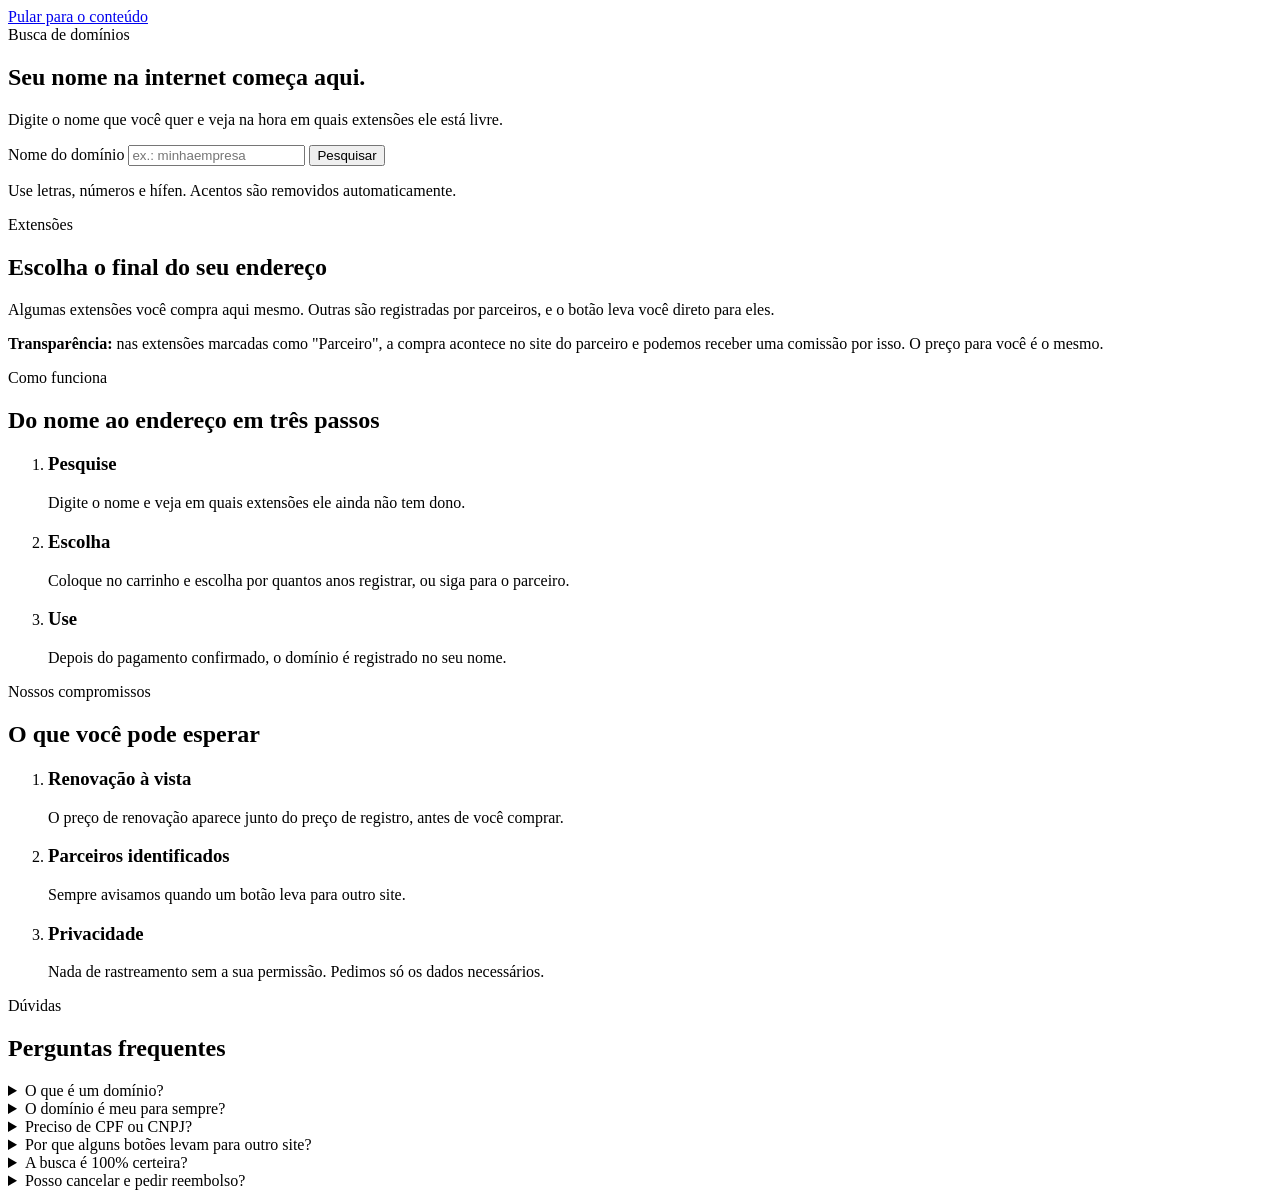
==== index.html @ 101963e5 "Add files via upload" ====
<!DOCTYPE html>
<html lang="pt-BR">
<head>
  <meta charset="UTF-8">
  <meta name="viewport" content="width=device-width, initial-scale=1.0">
  <meta name="description" content="Pesquise e registre domínios .com, .com.br, .net e outras extensões.">
  <meta name="theme-color" content="#191970">
  <title>Domínios</title>
  <link rel="icon" type="image/png" href="assets/img/favicon.png">
  <link rel="apple-touch-icon" href="assets/img/apple-touch-icon.png">
  <link rel="stylesheet" href="assets/css/style.css">
  <script type="module" src="assets/js/pagina-inicio.js"></script>
</head>
<body data-pagina="inicio" data-titulo="Registre seu domínio">
  <a class="pular-conteudo" href="#conteudo">Pular para o conteúdo</a>

  <header data-cabecalho></header>

  <main id="conteudo">

    <!-- Busca de domínios -->
    <section class="hero" aria-labelledby="titulo-hero">
      <div class="container">
        <span class="etiqueta">Busca de domínios</span>
        <h1 id="titulo-hero">Seu nome na internet <span>começa aqui.</span></h1>
        <p class="hero__texto">
          Digite o nome que você quer e veja na hora em quais extensões ele está livre.
        </p>

        <form class="busca" role="search" data-form-busca>
          <label for="campo-dominio" class="somente-leitor">Nome do domínio</label>
          <input id="campo-dominio" name="dominio" type="search"
                 placeholder="ex.: minhaempresa" autocomplete="off"
                 autocapitalize="off" spellcheck="false" maxlength="80" required>
          <button type="submit" class="botao">Pesquisar</button>
        </form>

        <p class="busca__dica">Use letras, números e hífen. Acentos são removidos automaticamente.</p>
        <p class="busca__erro" role="alert" data-erro-busca hidden></p>

        <noscript>
          <p class="mensagem">A busca precisa do JavaScript ativado no navegador.</p>
        </noscript>

        <div class="resultados" data-resultados hidden>
          <h2 class="resultados__titulo" data-titulo-resultados tabindex="-1"></h2>
          <ul class="lista-resultados" data-lista-resultados aria-live="polite"></ul>
        </div>
      </div>
    </section>

    <!-- Extensões e preços -->
    <section class="secao secao--escura" id="extensoes" aria-labelledby="titulo-extensoes">
      <div class="container">
        <div class="secao__topo">
          <span class="etiqueta">Extensões</span>
          <h2 id="titulo-extensoes">Escolha o final do seu endereço</h2>
          <p>
            Algumas extensões você compra aqui mesmo. Outras são registradas por parceiros,
            e o botão leva você direto para eles.
          </p>
        </div>

        <div class="grade-extensoes" data-grade-extensoes></div>

        <aside class="aviso-afiliado" aria-label="Transparência sobre parceiros">
          <p>
            <strong>Transparência:</strong> nas extensões marcadas como "Parceiro", a compra
            acontece no site do parceiro e podemos receber uma comissão por isso. O preço para
            você é o mesmo.
          </p>
        </aside>
      </div>
    </section>

    <!-- Como funciona -->
    <section class="secao" id="como-funciona" aria-labelledby="titulo-como-funciona">
      <div class="container">
        <div class="secao__topo">
          <span class="etiqueta">Como funciona</span>
          <h2 id="titulo-como-funciona">Do nome ao endereço em três passos</h2>
        </div>

        <ol class="passos">
          <li class="passo">
            <h3>Pesquise</h3>
            <p>Digite o nome e veja em quais extensões ele ainda não tem dono.</p>
          </li>
          <li class="passo">
            <h3>Escolha</h3>
            <p>Coloque no carrinho e escolha por quantos anos registrar, ou siga para o parceiro.</p>
          </li>
          <li class="passo">
            <h3>Use</h3>
            <p>Depois do pagamento confirmado, o domínio é registrado no seu nome.</p>
          </li>
        </ol>
      </div>
    </section>

    <!-- Compromissos -->
    <section class="secao secao--escura" aria-labelledby="titulo-compromissos">
      <div class="container">
        <div class="secao__topo">
          <span class="etiqueta">Nossos compromissos</span>
          <h2 id="titulo-compromissos">O que você pode esperar</h2>
        </div>

        <ol class="passos">
          <li class="passo">
            <h3>Renovação à vista</h3>
            <p>O preço de renovação aparece junto do preço de registro, antes de você comprar.</p>
          </li>
          <li class="passo">
            <h3>Parceiros identificados</h3>
            <p>Sempre avisamos quando um botão leva para outro site.</p>
          </li>
          <li class="passo">
            <h3>Privacidade</h3>
            <p>Nada de rastreamento sem a sua permissão. Pedimos só os dados necessários.</p>
          </li>
        </ol>
      </div>
    </section>

    <!-- Dúvidas -->
    <section class="secao" id="duvidas" aria-labelledby="titulo-duvidas">
      <div class="container">
        <div class="secao__topo">
          <span class="etiqueta">Dúvidas</span>
          <h2 id="titulo-duvidas">Perguntas frequentes</h2>
        </div>

        <div class="duvidas">
          <details class="duvida">
            <summary>O que é um domínio?</summary>
            <p>É o endereço do seu site, como <code>minhaempresa.com.br</code>. Com ele você também pode criar e-mails personalizados.</p>
          </details>

          <details class="duvida">
            <summary>O domínio é meu para sempre?</summary>
            <p>Não. O domínio é registrado por um período (de 1 a 5 anos aqui) e precisa ser renovado antes de vencer. Se não for renovado, ele pode ser liberado para outra pessoa.</p>
          </details>

          <details class="duvida">
            <summary>Preciso de CPF ou CNPJ?</summary>
            <p>Para domínios terminados em <code>.br</code>, sim: o Registro.br exige CPF ou CNPJ válido. Para as compras feitas aqui, pedimos o documento porque ele é obrigatório no registro do domínio.</p>
          </details>

          <details class="duvida">
            <summary>Por que alguns botões levam para outro site?</summary>
            <p>Algumas extensões são vendidas por parceiros. Nesses casos, a compra, o pagamento e o suporte acontecem no site do parceiro, e podemos receber uma comissão.</p>
          </details>

          <details class="duvida">
            <summary>A busca é 100% certeira?</summary>
            <p>A busca consulta os registros oficiais, mas um domínio pode ser registrado por outra pessoa a qualquer momento. A disponibilidade é confirmada de novo antes do pagamento.</p>
          </details>

          <details class="duvida">
            <summary>Posso cancelar e pedir reembolso?</summary>
            <p>Veja as regras completas na nossa <a href="reembolso.html">Política de Cancelamento e Reembolso</a>.</p>
          </details>
        </div>
      </div>
    </section>

  </main>

  <footer data-rodape></footer>
</body>
</html>
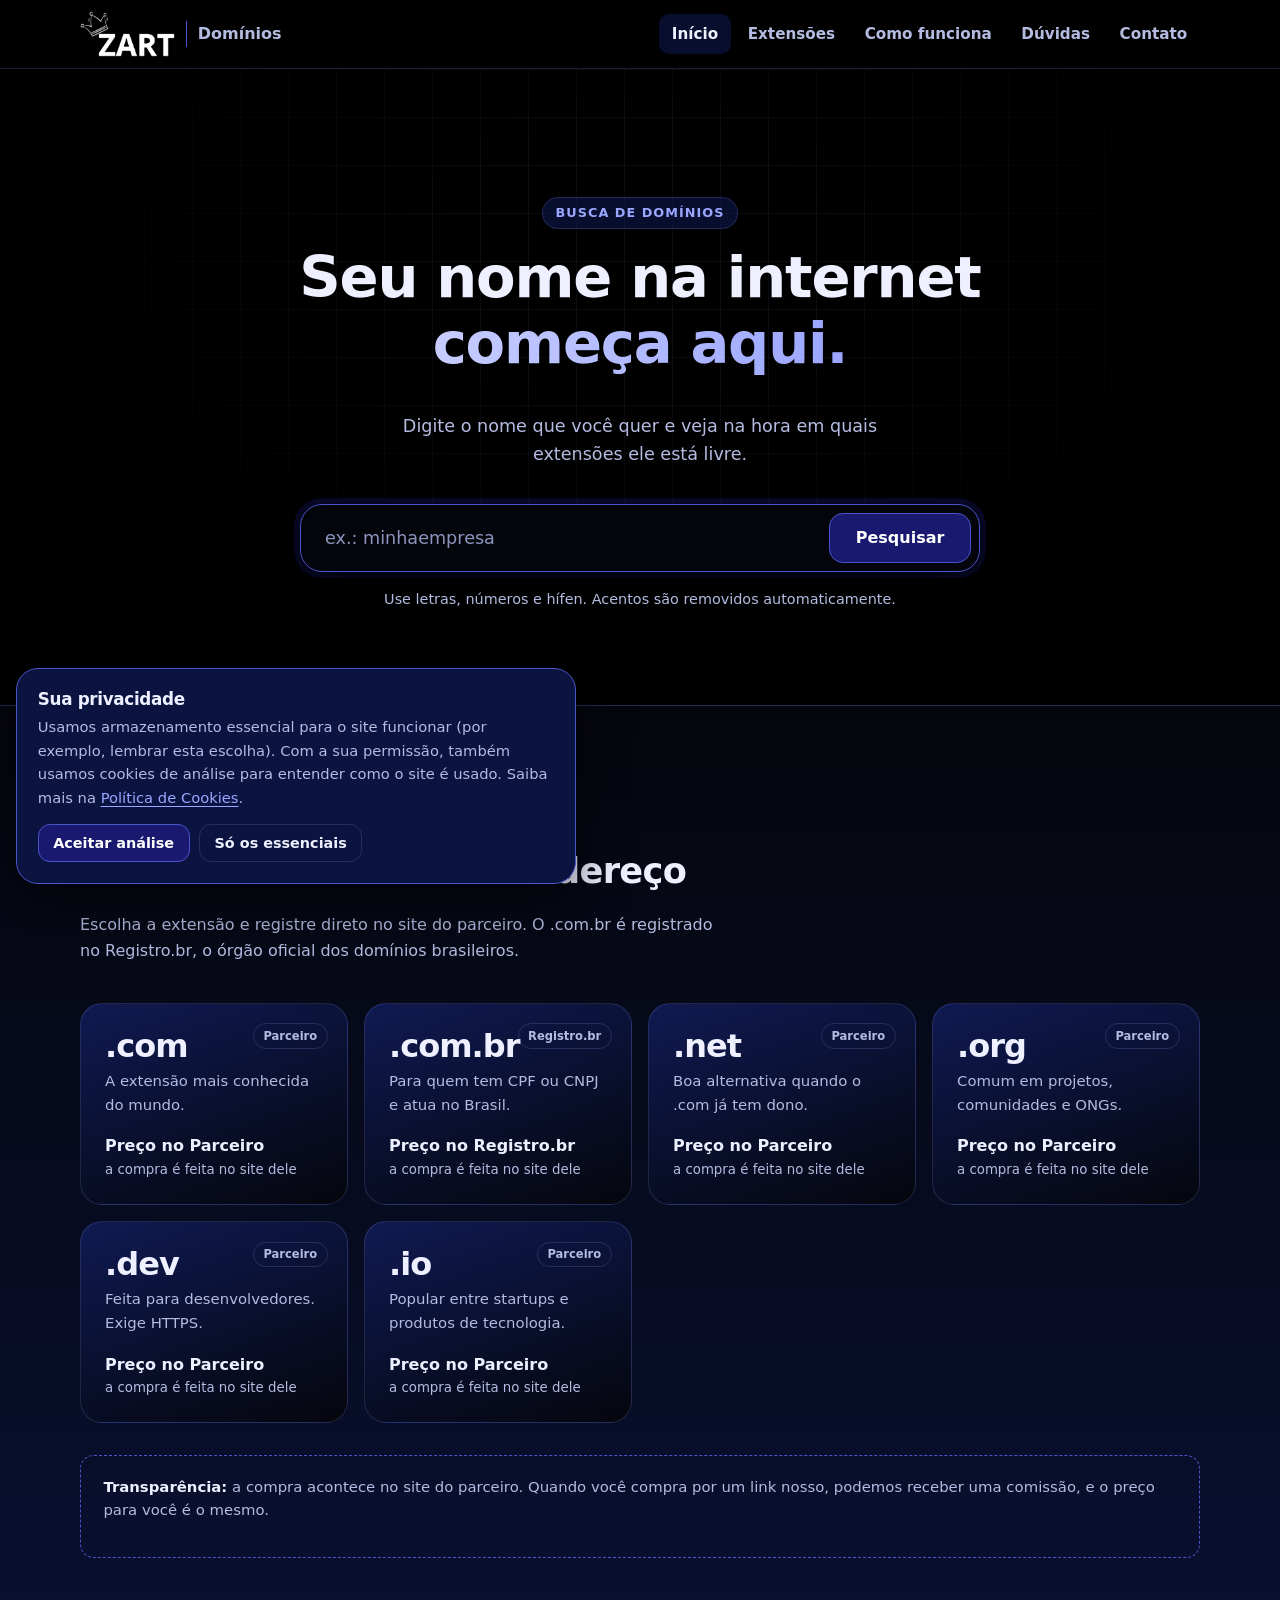
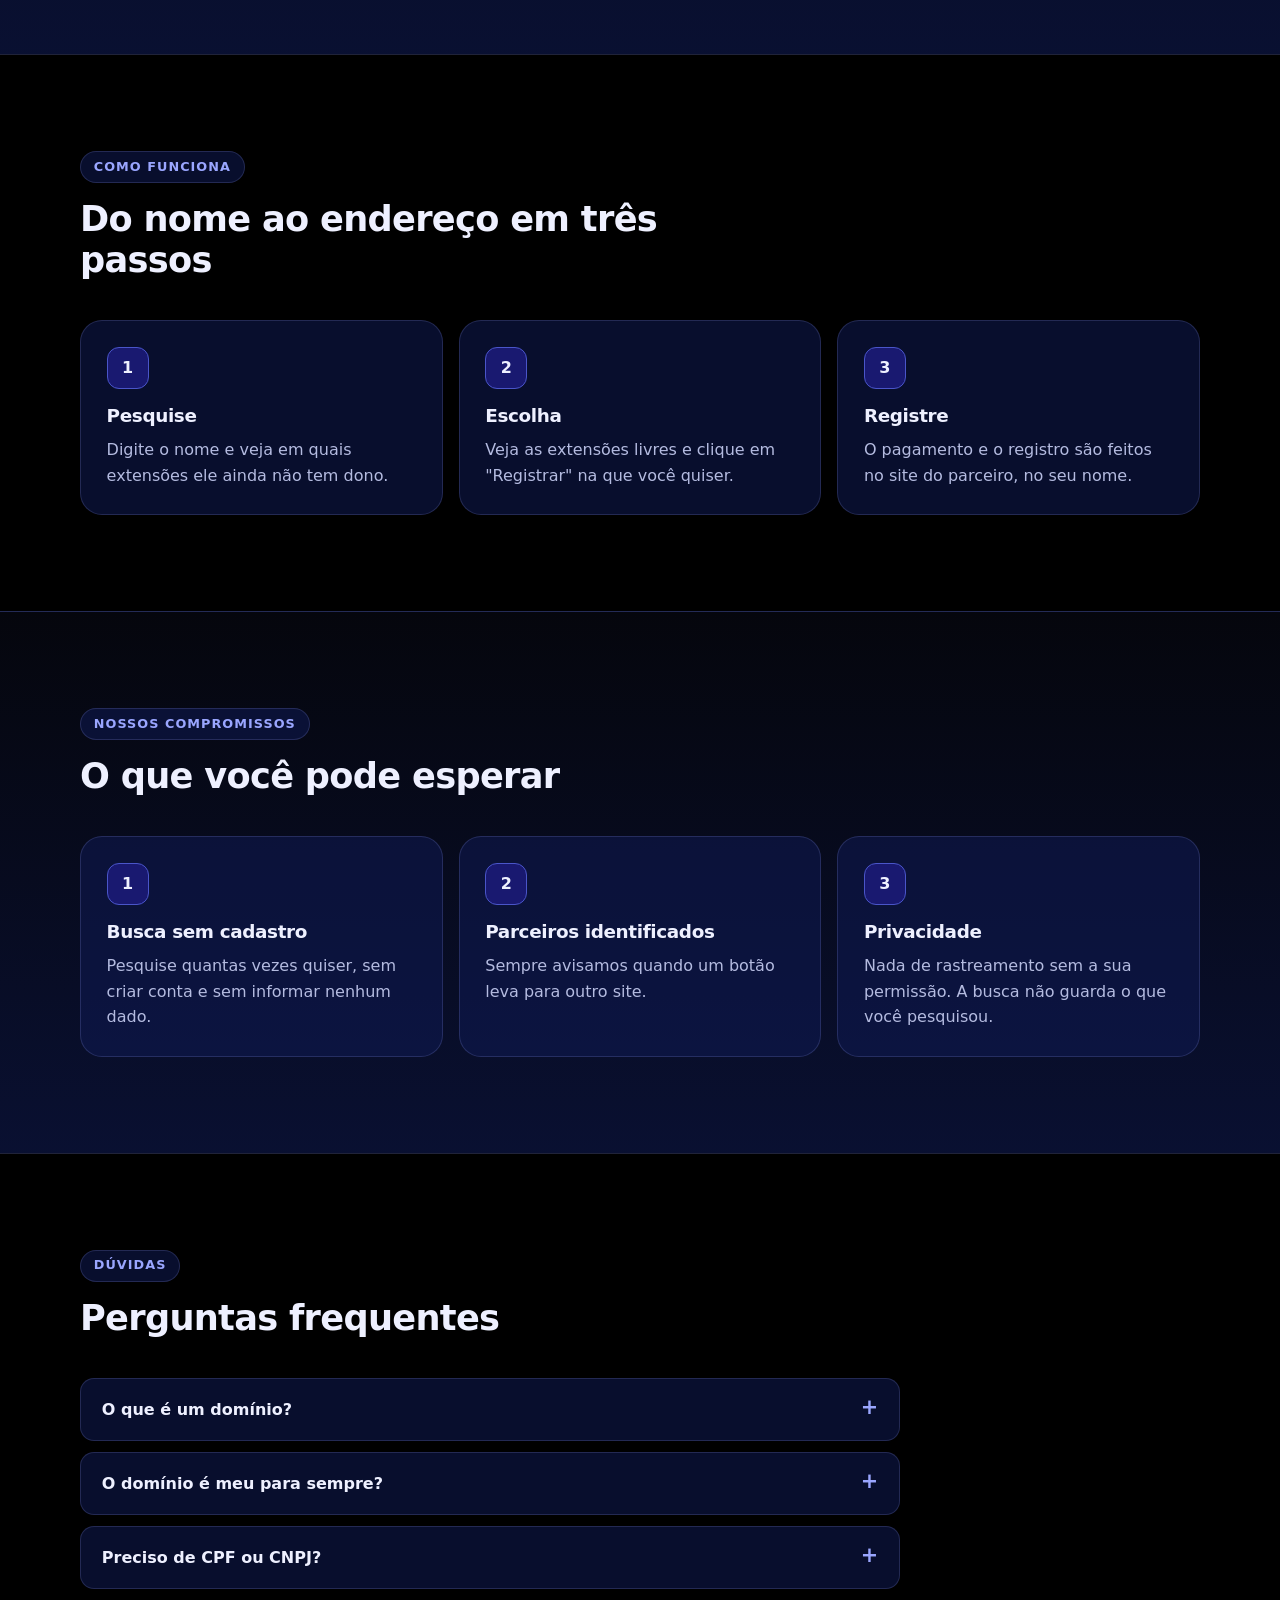
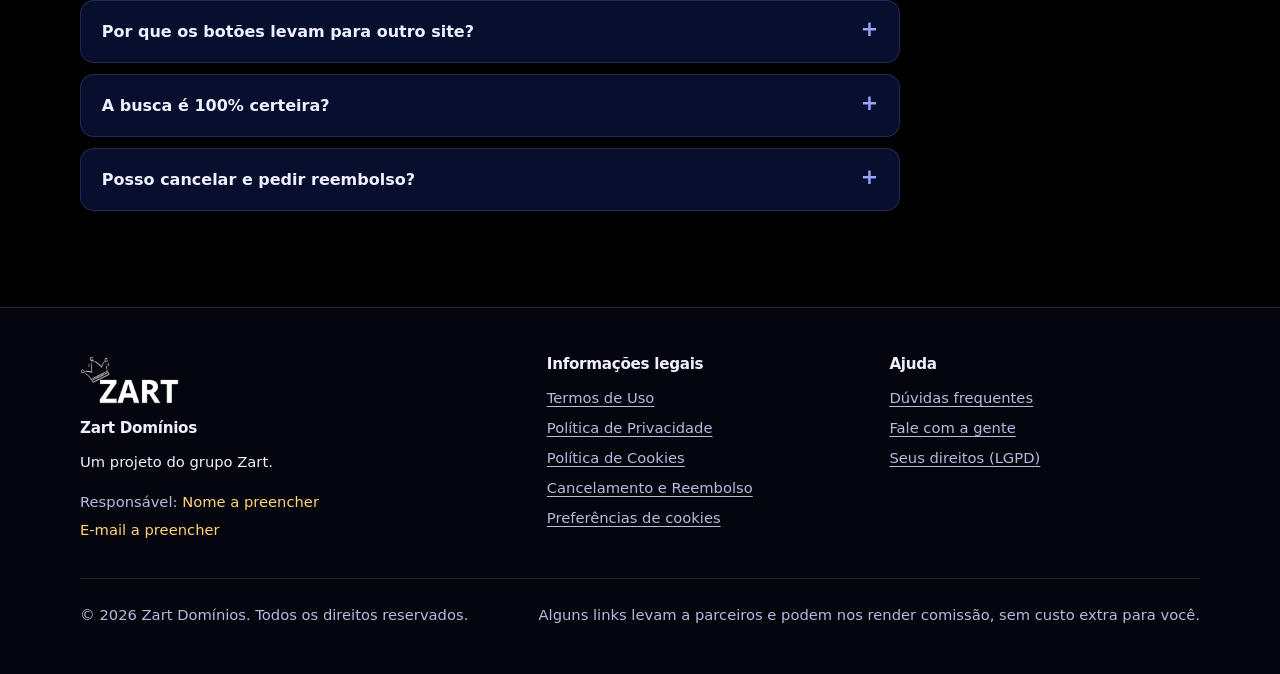
==== commit 103c4dfe: "Modo só afiliado: sem carrinho, sem CNPJ e textos legais ajustados - Todas as extensões levam ao par" ====
--- a/index.html
+++ b/index.html
@@ -56,8 +56,8 @@
           <span class="etiqueta">Extensões</span>
           <h2 id="titulo-extensoes">Escolha o final do seu endereço</h2>
           <p>
-            Algumas extensões você compra aqui mesmo. Outras são registradas por parceiros,
-            e o botão leva você direto para eles.
+            Escolha a extensão e registre direto no site do parceiro. O .com.br é registrado
+            no Registro.br, o órgão oficial dos domínios brasileiros.
           </p>
         </div>
 
@@ -65,9 +65,8 @@
 
         <aside class="aviso-afiliado" aria-label="Transparência sobre parceiros">
           <p>
-            <strong>Transparência:</strong> nas extensões marcadas como "Parceiro", a compra
-            acontece no site do parceiro e podemos receber uma comissão por isso. O preço para
-            você é o mesmo.
+            <strong>Transparência:</strong> a compra acontece no site do parceiro. Quando você
+            compra por um link nosso, podemos receber uma comissão, e o preço para você é o mesmo.
           </p>
         </aside>
       </div>
@@ -88,11 +87,11 @@
           </li>
           <li class="passo">
             <h3>Escolha</h3>
-            <p>Coloque no carrinho e escolha por quantos anos registrar, ou siga para o parceiro.</p>
+            <p>Veja as extensões livres e clique em "Registrar" na que você quiser.</p>
           </li>
           <li class="passo">
-            <h3>Use</h3>
-            <p>Depois do pagamento confirmado, o domínio é registrado no seu nome.</p>
+            <h3>Registre</h3>
+            <p>O pagamento e o registro são feitos no site do parceiro, no seu nome.</p>
           </li>
         </ol>
       </div>
@@ -108,8 +107,8 @@
 
         <ol class="passos">
           <li class="passo">
-            <h3>Renovação à vista</h3>
-            <p>O preço de renovação aparece junto do preço de registro, antes de você comprar.</p>
+            <h3>Busca sem cadastro</h3>
+            <p>Pesquise quantas vezes quiser, sem criar conta e sem informar nenhum dado.</p>
           </li>
           <li class="passo">
             <h3>Parceiros identificados</h3>
@@ -117,7 +116,7 @@
           </li>
           <li class="passo">
             <h3>Privacidade</h3>
-            <p>Nada de rastreamento sem a sua permissão. Pedimos só os dados necessários.</p>
+            <p>Nada de rastreamento sem a sua permissão. A busca não guarda o que você pesquisou.</p>
           </li>
         </ol>
       </div>
@@ -139,27 +138,27 @@
 
           <details class="duvida">
             <summary>O domínio é meu para sempre?</summary>
-            <p>Não. O domínio é registrado por um período (de 1 a 5 anos aqui) e precisa ser renovado antes de vencer. Se não for renovado, ele pode ser liberado para outra pessoa.</p>
+            <p>Não. O domínio é registrado por um período (normalmente de 1 ano ou mais) e precisa ser renovado antes de vencer. Se não for renovado, ele pode ser liberado para outra pessoa.</p>
           </details>
 
           <details class="duvida">
             <summary>Preciso de CPF ou CNPJ?</summary>
-            <p>Para domínios terminados em <code>.br</code>, sim: o Registro.br exige CPF ou CNPJ válido. Para as compras feitas aqui, pedimos o documento porque ele é obrigatório no registro do domínio.</p>
+            <p>Para domínios terminados em <code>.br</code>, sim: o Registro.br exige CPF ou CNPJ válido.</p>
           </details>
 
           <details class="duvida">
-            <summary>Por que alguns botões levam para outro site?</summary>
-            <p>Algumas extensões são vendidas por parceiros. Nesses casos, a compra, o pagamento e o suporte acontecem no site do parceiro, e podemos receber uma comissão.</p>
+            <summary>Por que os botões levam para outro site?</summary>
+            <p>A Zart Domínios ajuda você a encontrar o domínio. A compra, o pagamento e o suporte acontecem no site do parceiro, e podemos receber uma comissão por indicar.</p>
           </details>
 
           <details class="duvida">
             <summary>A busca é 100% certeira?</summary>
-            <p>A busca consulta os registros oficiais, mas um domínio pode ser registrado por outra pessoa a qualquer momento. A disponibilidade é confirmada de novo antes do pagamento.</p>
+            <p>A busca consulta os registros oficiais, mas um domínio pode ser registrado por outra pessoa a qualquer momento. Confira de novo no site do parceiro antes de pagar.</p>
           </details>
 
           <details class="duvida">
             <summary>Posso cancelar e pedir reembolso?</summary>
-            <p>Veja as regras completas na nossa <a href="reembolso.html">Política de Cancelamento e Reembolso</a>.</p>
+            <p>Como a compra é feita no parceiro, o cancelamento segue a política dele. Veja mais na nossa <a href="reembolso.html">página de Cancelamento e Reembolso</a>.</p>
           </details>
         </div>
       </div>
--- a/assets/css/style.css
+++ b/assets/css/style.css
@@ -0,0 +1,1120 @@
+/* =========================================================
+   Estilos do site
+   ---------------------------------------------------------
+   1. Variáveis (cores, espaços, fontes)
+   2. Base
+   3. Acessibilidade
+   4. Layout geral
+   5. Cabeçalho
+   6. Botões e campos
+   7. Página inicial (hero, busca, resultados)
+   8. Seções (extensões, como funciona, dúvidas)
+   9. Carrinho e formulários
+   10. Páginas de texto (termos, privacidade...)
+   11. Rodapé
+   12. Aviso de cookies e notificações
+   13. Responsivo e movimento reduzido
+   ========================================================= */
+
+
+/* 1. Variáveis ------------------------------------------- */
+:root {
+  /* Paleta principal */
+  --azul-meia-noite: #191970;
+  --azul-meia-noite-claro: #2a2aa8;
+  --azul-escuro: #0b1440;
+  --azul-escuro-2: #0f1a52;
+  --preto: #000000;
+  --preto-suave: #05060d;
+
+  /* Texto */
+  --texto: #eef0ff;
+  --texto-suave: #b4bbe0;
+  --destaque: #9aa6ff;
+
+  /* Estados */
+  --sucesso: #7ee2b8;
+  --alerta: #ffd479;
+  --erro: #ff9b9b;
+
+  /* Bordas e superfícies */
+  --borda: rgba(154, 166, 255, 0.18);
+  --borda-forte: #4a55c9;
+  --superficie: rgba(15, 26, 82, 0.55);
+
+  /* Medidas */
+  --raio: 14px;
+  --raio-grande: 22px;
+  --largura-max: 1120px;
+  --sombra: 0 20px 50px rgba(0, 0, 0, 0.55);
+
+  /* Fontes do próprio sistema: nenhuma fonte é baixada de terceiros */
+  --fonte: system-ui, -apple-system, "Segoe UI", Roboto, "Helvetica Neue", Arial, sans-serif;
+  --fonte-mono: ui-monospace, "Cascadia Code", "SF Mono", Consolas, monospace;
+}
+
+
+/* 2. Base ------------------------------------------------ */
+*,
+*::before,
+*::after {
+  box-sizing: border-box;
+}
+
+html {
+  scroll-behavior: smooth;
+  scroll-padding-top: 84px; /* links do menu (#extensoes...) param abaixo do cabeçalho */
+}
+
+body {
+  margin: 0;
+  min-height: 100vh;
+  display: flex;
+  flex-direction: column;
+  font-family: var(--fonte);
+  font-size: 1rem;
+  line-height: 1.6;
+  color: var(--texto);
+  background:
+    radial-gradient(1200px 600px at 50% -10%, rgba(25, 25, 112, 0.55), transparent 70%),
+    var(--preto);
+  -webkit-font-smoothing: antialiased;
+}
+
+img,
+svg {
+  display: block;
+  max-width: 100%;
+}
+
+h1,
+h2,
+h3 {
+  line-height: 1.15;
+  letter-spacing: -0.02em;
+  margin: 0 0 0.6em;
+}
+
+h1 { font-size: clamp(2.1rem, 5vw, 3.6rem); font-weight: 800; }
+h2 { font-size: clamp(1.6rem, 3vw, 2.2rem); font-weight: 750; }
+h3 { font-size: 1.15rem; font-weight: 700; }
+
+p { margin: 0 0 1em; }
+
+a {
+  color: var(--destaque);
+  text-underline-offset: 3px;
+}
+
+a:hover { color: var(--texto); }
+
+code {
+  font-family: var(--fonte-mono);
+  font-size: 0.92em;
+  background: var(--azul-escuro);
+  padding: 0.1em 0.4em;
+  border-radius: 6px;
+}
+
+
+/* 3. Acessibilidade -------------------------------------- */
+
+/* Link "Pular para o conteúdo": aparece só quando recebe foco pelo teclado */
+.pular-conteudo {
+  position: absolute;
+  left: 1rem;
+  top: -100px;
+  z-index: 100;
+  padding: 0.75rem 1rem;
+  border-radius: var(--raio);
+  background: var(--texto);
+  color: var(--preto);
+  font-weight: 700;
+}
+
+.pular-conteudo:focus { top: 1rem; }
+
+/* Contorno bem visível para quem navega com Tab */
+:focus-visible {
+  outline: 3px solid var(--destaque);
+  outline-offset: 3px;
+  border-radius: 6px;
+}
+
+/* Esconde da tela, mas mantém para leitores de tela */
+.somente-leitor {
+  position: absolute;
+  width: 1px;
+  height: 1px;
+  padding: 0;
+  margin: -1px;
+  overflow: hidden;
+  clip: rect(0, 0, 0, 0);
+  white-space: nowrap;
+  border: 0;
+}
+
+
+/* 4. Layout geral ---------------------------------------- */
+.container {
+  width: min(100% - 2.5rem, var(--largura-max));
+  margin-inline: auto;
+}
+
+main { flex: 1; }
+
+.secao {
+  padding-block: clamp(3.5rem, 8vw, 6rem);
+}
+
+.secao--escura {
+  background: linear-gradient(180deg, var(--preto-suave), var(--azul-escuro) 140%);
+  border-block: 1px solid var(--borda);
+}
+
+.secao__topo {
+  max-width: 640px;
+  margin-bottom: 2.5rem;
+}
+
+.secao__topo p { color: var(--texto-suave); }
+
+.etiqueta {
+  display: inline-block;
+  margin-bottom: 1rem;
+  padding: 0.3rem 0.8rem;
+  border: 1px solid var(--borda);
+  border-radius: 999px;
+  background: var(--superficie);
+  color: var(--destaque);
+  font-size: 0.8rem;
+  font-weight: 700;
+  letter-spacing: 0.08em;
+  text-transform: uppercase;
+}
+
+
+/* 5. Cabeçalho ------------------------------------------- */
+.cabecalho {
+  position: sticky;
+  top: 0;
+  z-index: 50;
+  background: rgba(0, 0, 0, 0.72);
+  backdrop-filter: blur(14px);
+  -webkit-backdrop-filter: blur(14px);
+  border-bottom: 1px solid var(--borda);
+}
+
+.cabecalho__conteudo {
+  display: flex;
+  align-items: center;
+  justify-content: space-between;
+  gap: 1rem;
+  min-height: 68px;
+}
+
+.marca {
+  display: inline-flex;
+  align-items: center;
+  gap: 0.65rem;
+  color: var(--texto);
+  font-weight: 800;
+  font-size: 1.15rem;
+  letter-spacing: -0.02em;
+  text-decoration: none;
+}
+
+.marca__logo {
+  width: auto;
+  height: 46px; /* a coroa fica por cima das letras, por isso um pouco mais alta */
+}
+
+.marca__sub {
+  padding-left: 0.7rem;
+  border-left: 1px solid var(--borda-forte);
+  color: var(--texto-suave);
+  font-weight: 600;
+  font-size: 1rem;
+  letter-spacing: 0;
+}
+
+.menu {
+  display: flex;
+  align-items: center;
+  gap: 0.25rem;
+  margin: 0;
+  padding: 0;
+  list-style: none;
+}
+
+.menu a {
+  display: inline-flex;
+  align-items: center;
+  gap: 0.45rem;
+  padding: 0.5rem 0.8rem;
+  border-radius: 10px;
+  color: var(--texto-suave);
+  font-weight: 600;
+  font-size: 0.95rem;
+  text-decoration: none;
+}
+
+.menu a:hover,
+.menu a[aria-current="page"] {
+  color: var(--texto);
+  background: var(--superficie);
+}
+
+.contador-carrinho {
+  min-width: 1.4rem;
+  padding: 0 0.4rem;
+  border-radius: 999px;
+  background: var(--azul-meia-noite);
+  border: 1px solid var(--borda-forte);
+  color: var(--texto);
+  font-size: 0.78rem;
+  line-height: 1.3rem;
+  text-align: center;
+}
+
+.cabecalho .botao-menu {
+  display: none;
+}
+
+
+/* 6. Botões e campos ------------------------------------- */
+.botao {
+  display: inline-flex;
+  align-items: center;
+  justify-content: center;
+  gap: 0.5rem;
+  min-height: 44px;
+  padding: 0.65rem 1.2rem;
+  border: 1px solid var(--borda-forte);
+  border-radius: 12px;
+  background: var(--azul-meia-noite);
+  color: #ffffff;
+  font: inherit;
+  font-weight: 700;
+  text-decoration: none;
+  cursor: pointer;
+  transition: background 0.2s, transform 0.2s, border-color 0.2s;
+}
+
+.botao:hover {
+  background: var(--azul-meia-noite-claro);
+  color: #ffffff;
+  transform: translateY(-1px);
+}
+
+.botao:disabled {
+  opacity: 0.55;
+  cursor: not-allowed;
+  transform: none;
+}
+
+.botao--secundario {
+  background: transparent;
+  border-color: var(--borda);
+  color: var(--texto);
+}
+
+.botao--secundario:hover {
+  background: var(--superficie);
+  border-color: var(--borda-forte);
+}
+
+.botao--pequeno {
+  min-height: 38px;
+  padding: 0.4rem 0.9rem;
+  font-size: 0.9rem;
+}
+
+.campo {
+  display: grid;
+  gap: 0.4rem;
+  margin-bottom: 1.1rem;
+}
+
+.campo label {
+  font-weight: 600;
+}
+
+.campo small {
+  color: var(--texto-suave);
+}
+
+input[type="text"],
+input[type="email"],
+input[type="tel"],
+input[type="search"],
+select,
+textarea {
+  width: 100%;
+  min-height: 46px;
+  padding: 0.7rem 0.9rem;
+  border: 1px solid var(--borda-forte);
+  border-radius: 12px;
+  background: var(--preto-suave);
+  color: var(--texto);
+  font: inherit;
+}
+
+textarea {
+  min-height: 140px;
+  resize: vertical;
+}
+
+input::placeholder,
+textarea::placeholder {
+  color: #8d94bd;
+}
+
+.grupo-campos {
+  margin: 0 0 1.1rem;
+  padding: 1rem 1rem 0.2rem;
+  border: 1px solid var(--borda);
+  border-radius: var(--raio);
+}
+
+.grupo-campos legend {
+  padding: 0 0.4rem;
+  font-weight: 700;
+}
+
+.grupo-campos__ajuda {
+  display: block;
+  margin-bottom: 1rem;
+  color: var(--texto-suave);
+}
+
+.campos-lado {
+  display: grid;
+  grid-template-columns: 1fr 110px;
+  gap: 0.8rem;
+}
+
+.campo-check {
+  display: flex;
+  align-items: flex-start;
+  gap: 0.65rem;
+  margin-bottom: 1.2rem;
+}
+
+.campo-check input {
+  width: 20px;
+  height: 20px;
+  margin-top: 0.2rem;
+  accent-color: var(--azul-meia-noite-claro);
+  flex-shrink: 0;
+}
+
+
+/* 7. Página inicial -------------------------------------- */
+.hero {
+  position: relative;
+  overflow: hidden;
+  padding-block: clamp(4rem, 11vw, 8rem) clamp(3rem, 7vw, 5rem);
+  text-align: center;
+}
+
+/* Grade decorativa ao fundo */
+.hero::before {
+  content: "";
+  position: absolute;
+  inset: 0;
+  background-image:
+    linear-gradient(rgba(154, 166, 255, 0.07) 1px, transparent 1px),
+    linear-gradient(90deg, rgba(154, 166, 255, 0.07) 1px, transparent 1px);
+  background-size: 48px 48px;
+  mask-image: radial-gradient(ellipse at 50% 30%, #000 20%, transparent 70%);
+  -webkit-mask-image: radial-gradient(ellipse at 50% 30%, #000 20%, transparent 70%);
+  pointer-events: none;
+}
+
+.hero > .container {
+  position: relative;
+}
+
+.hero h1 {
+  max-width: 820px;
+  margin-inline: auto;
+}
+
+.hero h1 span {
+  background: linear-gradient(90deg, #c7cdff, var(--destaque));
+  -webkit-background-clip: text;
+  background-clip: text;
+  color: transparent;
+}
+
+.hero__texto {
+  max-width: 560px;
+  margin: 0 auto 2.2rem;
+  color: var(--texto-suave);
+  font-size: 1.1rem;
+}
+
+.busca {
+  display: flex;
+  gap: 0.5rem;
+  max-width: 680px;
+  margin-inline: auto;
+  padding: 0.5rem;
+  border: 1px solid var(--borda-forte);
+  border-radius: var(--raio-grande);
+  background: rgba(5, 6, 13, 0.85);
+  box-shadow: var(--sombra), 0 0 0 6px rgba(25, 25, 112, 0.35);
+}
+
+.busca input {
+  flex: 1;
+  min-width: 0;
+  border: 0;
+  background: transparent;
+  font-size: 1.1rem;
+  padding-inline: 1rem;
+}
+
+.busca input:focus-visible {
+  outline: none;
+}
+
+.busca:focus-within {
+  border-color: var(--destaque);
+}
+
+.busca .botao {
+  border-radius: 14px;
+  padding-inline: 1.6rem;
+}
+
+.busca__dica {
+  margin-top: 1rem;
+  color: var(--texto-suave);
+  font-size: 0.9rem;
+}
+
+.busca__erro {
+  margin-top: 1rem;
+  color: var(--erro);
+  font-weight: 600;
+}
+
+/* Resultados da busca */
+.resultados {
+  scroll-margin-top: 90px; /* não fica escondido atrás do cabeçalho fixo */
+  max-width: 780px;
+  margin: 2.5rem auto 0;
+  text-align: left;
+}
+
+.resultados__titulo {
+  font-size: 1rem;
+  color: var(--texto-suave);
+  font-weight: 600;
+  margin-bottom: 1rem;
+}
+
+.lista-resultados {
+  display: grid;
+  gap: 0.6rem;
+  margin: 0;
+  padding: 0;
+  list-style: none;
+}
+
+.resultado {
+  display: grid;
+  grid-template-columns: 1fr auto auto;
+  align-items: center;
+  gap: 1rem;
+  padding: 0.95rem 1.1rem;
+  border: 1px solid var(--borda);
+  border-radius: var(--raio);
+  background: var(--superficie);
+}
+
+.resultado__dominio {
+  font-size: 1.05rem;
+  font-weight: 700;
+  word-break: break-all;
+}
+
+.resultado__dominio .tld {
+  color: var(--destaque);
+}
+
+.resultado__status {
+  display: inline-flex;
+  align-items: center;
+  gap: 0.4rem;
+  font-size: 0.85rem;
+  font-weight: 700;
+}
+
+.resultado__status::before {
+  content: "";
+  width: 8px;
+  height: 8px;
+  border-radius: 50%;
+  background: currentColor;
+}
+
+.status--disponivel { color: var(--sucesso); }
+.status--registrado { color: var(--texto-suave); }
+.status--verificar  { color: var(--alerta); }
+.status--carregando { color: var(--texto-suave); }
+
+.resultado__preco {
+  text-align: right;
+  font-weight: 700;
+  white-space: nowrap;
+}
+
+.resultado__preco small {
+  display: block;
+  color: var(--texto-suave);
+  font-weight: 500;
+  font-size: 0.78rem;
+}
+
+.resultado__acao {
+  grid-column: 1 / -1;
+  display: flex;
+  flex-wrap: wrap;
+  align-items: center;
+  justify-content: space-between;
+  gap: 0.6rem;
+  padding-top: 0.7rem;
+  border-top: 1px solid var(--borda);
+  font-size: 0.88rem;
+  color: var(--texto-suave);
+}
+
+
+/* 8. Seções ---------------------------------------------- */
+
+/* Grade de extensões */
+.grade-extensoes {
+  display: grid;
+  grid-template-columns: repeat(auto-fill, minmax(230px, 1fr));
+  gap: 1rem;
+}
+
+.cartao {
+  position: relative;
+  padding: 1.5rem;
+  border: 1px solid var(--borda);
+  border-radius: var(--raio-grande);
+  background: linear-gradient(160deg, var(--azul-escuro-2), var(--preto-suave));
+  transition: border-color 0.2s, transform 0.2s;
+}
+
+.cartao:hover {
+  border-color: var(--borda-forte);
+  transform: translateY(-2px);
+}
+
+.cartao__tld {
+  font-size: 2rem;
+  font-weight: 800;
+  letter-spacing: -0.03em;
+  margin-bottom: 0.3rem;
+}
+
+.cartao__descricao {
+  color: var(--texto-suave);
+  font-size: 0.93rem;
+  min-height: 3em;
+}
+
+.cartao__preco {
+  margin: 1rem 0 0;
+  font-weight: 700;
+}
+
+.cartao__preco small {
+  display: block;
+  color: var(--texto-suave);
+  font-weight: 500;
+}
+
+.selo {
+  position: absolute;
+  top: 1.2rem;
+  right: 1.2rem;
+  padding: 0.15rem 0.6rem;
+  border-radius: 999px;
+  border: 1px solid var(--borda);
+  font-size: 0.72rem;
+  font-weight: 700;
+  color: var(--texto-suave);
+}
+
+.selo--revenda {
+  background: var(--azul-meia-noite);
+  border-color: var(--borda-forte);
+  color: var(--texto);
+}
+
+/* Passos "Como funciona" */
+.passos {
+  display: grid;
+  grid-template-columns: repeat(auto-fit, minmax(240px, 1fr));
+  gap: 1rem;
+  counter-reset: passo;
+  margin: 0;
+  padding: 0;
+  list-style: none;
+}
+
+.passo {
+  padding: 1.6rem;
+  border: 1px solid var(--borda);
+  border-radius: var(--raio-grande);
+  background: var(--superficie);
+}
+
+.passo::before {
+  counter-increment: passo;
+  content: counter(passo);
+  display: grid;
+  place-items: center;
+  width: 42px;
+  height: 42px;
+  margin-bottom: 1rem;
+  border-radius: 12px;
+  background: var(--azul-meia-noite);
+  border: 1px solid var(--borda-forte);
+  font-weight: 800;
+}
+
+.passo p {
+  color: var(--texto-suave);
+  margin: 0;
+}
+
+/* Aviso de transparência sobre afiliados */
+.aviso-afiliado {
+  display: flex;
+  gap: 1rem;
+  align-items: flex-start;
+  margin-top: 2rem;
+  padding: 1.2rem 1.4rem;
+  border: 1px dashed var(--borda-forte);
+  border-radius: var(--raio);
+  color: var(--texto-suave);
+  font-size: 0.93rem;
+}
+
+.aviso-afiliado strong {
+  color: var(--texto);
+}
+
+/* Perguntas frequentes */
+.duvidas {
+  display: grid;
+  gap: 0.7rem;
+  max-width: 820px;
+}
+
+.duvida {
+  border: 1px solid var(--borda);
+  border-radius: var(--raio);
+  background: var(--superficie);
+}
+
+.duvida summary {
+  padding: 1.1rem 1.3rem;
+  font-weight: 700;
+  cursor: pointer;
+  list-style: none;
+  display: flex;
+  justify-content: space-between;
+  gap: 1rem;
+}
+
+.duvida summary::-webkit-details-marker { display: none; }
+
+.duvida summary::after {
+  content: "+";
+  color: var(--destaque);
+  font-size: 1.3rem;
+  line-height: 1;
+}
+
+.duvida[open] summary::after { content: "−"; }
+
+.duvida p {
+  padding: 0 1.3rem 1.2rem;
+  margin: 0;
+  color: var(--texto-suave);
+}
+
+
+/* 9. Carrinho e formulários ------------------------------ */
+.pagina-topo {
+  padding-block: 3.5rem 1.5rem;
+}
+
+.pagina-topo p {
+  color: var(--texto-suave);
+  max-width: 640px;
+}
+
+.carrinho {
+  display: grid;
+  grid-template-columns: 1.3fr 1fr;
+  gap: 1.5rem;
+  align-items: start;
+  padding-bottom: 5rem;
+}
+
+.painel {
+  padding: 1.6rem;
+  border: 1px solid var(--borda);
+  border-radius: var(--raio-grande);
+  background: var(--superficie);
+}
+
+.itens-carrinho {
+  display: grid;
+  gap: 0.7rem;
+  margin: 0 0 1.2rem;
+  padding: 0;
+  list-style: none;
+}
+
+.item-carrinho {
+  display: grid;
+  grid-template-columns: 1fr auto auto;
+  align-items: center;
+  gap: 0.8rem;
+  padding: 0.9rem 1rem;
+  border: 1px solid var(--borda);
+  border-radius: var(--raio);
+  background: var(--preto-suave);
+}
+
+.item-carrinho__nome {
+  font-weight: 700;
+  word-break: break-all;
+}
+
+.item-carrinho__nome small {
+  display: block;
+  word-break: normal;
+  color: var(--texto-suave);
+  font-weight: 500;
+}
+
+.item-carrinho select {
+  min-height: 38px;
+  padding: 0.3rem 0.6rem;
+  width: auto;
+}
+
+.botao-remover {
+  border: 0;
+  background: transparent;
+  color: var(--erro);
+  font: inherit;
+  font-size: 0.88rem;
+  font-weight: 600;
+  cursor: pointer;
+  padding: 0.4rem;
+  border-radius: 8px;
+}
+
+.total {
+  display: flex;
+  justify-content: space-between;
+  align-items: baseline;
+  padding-top: 1rem;
+  border-top: 1px solid var(--borda);
+  font-size: 1.15rem;
+  font-weight: 800;
+}
+
+.situacao-pedido {
+  font-size: 1.1rem;
+  font-weight: 700;
+  color: var(--destaque);
+}
+
+.status-item {
+  font-size: 0.88rem;
+  font-weight: 700;
+  color: var(--alerta);
+  white-space: nowrap;
+}
+
+.status-item--registrado { color: var(--sucesso); }
+
+.vazio {
+  text-align: center;
+  padding: 2rem 1rem;
+  color: var(--texto-suave);
+}
+
+.mensagem {
+  margin-top: 1rem;
+  padding: 0.9rem 1rem;
+  border-radius: var(--raio);
+  border: 1px solid var(--borda-forte);
+  background: var(--azul-escuro);
+}
+
+.mensagem--erro {
+  border-color: var(--erro);
+  color: var(--erro);
+}
+
+.mensagem--sucesso {
+  border-color: var(--sucesso);
+  color: var(--sucesso);
+}
+
+
+/* 10. Páginas de texto ----------------------------------- */
+.texto-legal {
+  max-width: 780px;
+  padding-bottom: 5rem;
+}
+
+.texto-legal h2 {
+  font-size: 1.35rem;
+  margin-top: 2.2rem;
+}
+
+.texto-legal p,
+.texto-legal li {
+  color: var(--texto-suave);
+}
+
+.texto-legal li { margin-bottom: 0.4rem; }
+
+.texto-legal .atualizado {
+  font-size: 0.9rem;
+}
+
+.texto-legal table {
+  width: 100%;
+  border-collapse: collapse;
+  margin: 1rem 0;
+  font-size: 0.93rem;
+}
+
+.texto-legal th,
+.texto-legal td {
+  padding: 0.7rem;
+  border: 1px solid var(--borda);
+  text-align: left;
+  vertical-align: top;
+}
+
+.texto-legal th {
+  background: var(--azul-escuro);
+  color: var(--texto);
+}
+
+.texto-legal td { color: var(--texto-suave); }
+
+
+/* 11. Rodapé --------------------------------------------- */
+.rodape {
+  border-top: 1px solid var(--borda);
+  background: var(--preto-suave);
+  padding-block: 3rem 2rem;
+  font-size: 0.92rem;
+  color: var(--texto-suave);
+}
+
+.rodape__grade {
+  display: grid;
+  grid-template-columns: 1.4fr 1fr 1fr;
+  gap: 2rem;
+  margin-bottom: 2rem;
+}
+
+.rodape h2 {
+  font-size: 0.95rem;
+  color: var(--texto);
+  margin-bottom: 0.8rem;
+}
+
+.rodape ul {
+  margin: 0;
+  padding: 0;
+  list-style: none;
+  display: grid;
+  gap: 0.4rem;
+}
+
+.rodape a {
+  color: var(--texto-suave);
+}
+
+.rodape a:hover { color: var(--texto); }
+
+.rodape .botao-link {
+  padding: 0;
+  border: 0;
+  background: none;
+  color: var(--texto-suave);
+  font: inherit;
+  text-decoration: underline;
+  text-underline-offset: 3px;
+  cursor: pointer;
+}
+
+.rodape .botao-link:hover { color: var(--texto); }
+
+.rodape__empresa p { margin: 0 0 0.3rem; }
+
+.rodape__logo {
+  width: auto;
+  height: 48px;
+  margin-bottom: 1rem;
+}
+
+.rodape__grupo {
+  margin-bottom: 1rem !important;
+  color: var(--texto);
+}
+
+.pendente {
+  color: var(--alerta);
+}
+
+.rodape__base {
+  padding-top: 1.5rem;
+  border-top: 1px solid var(--borda);
+  display: flex;
+  flex-wrap: wrap;
+  justify-content: space-between;
+  gap: 1rem;
+}
+
+
+/* 12. Aviso de cookies e notificações -------------------- */
+.aviso-cookies {
+  position: fixed;
+  left: 1rem;
+  right: 1rem;
+  bottom: 1rem;
+  z-index: 90;
+  max-width: 560px;
+  padding: 1.3rem;
+  border: 1px solid var(--borda-forte);
+  border-radius: var(--raio-grande);
+  background: var(--azul-escuro);
+  box-shadow: var(--sombra);
+}
+
+.aviso-cookies h2 {
+  font-size: 1.05rem;
+  margin-bottom: 0.4rem;
+}
+
+.aviso-cookies p {
+  color: var(--texto-suave);
+  font-size: 0.92rem;
+}
+
+.aviso-cookies__botoes {
+  display: flex;
+  flex-wrap: wrap;
+  gap: 0.6rem;
+}
+
+.notificacao {
+  position: fixed;
+  left: 50%;
+  bottom: 1.5rem;
+  z-index: 95;
+  transform: translateX(-50%);
+  max-width: calc(100% - 2rem);
+  padding: 0.85rem 1.2rem;
+  border: 1px solid var(--borda-forte);
+  border-radius: var(--raio);
+  background: var(--azul-escuro-2);
+  box-shadow: var(--sombra);
+  font-weight: 600;
+}
+
+
+/* 13. Responsivo e movimento reduzido -------------------- */
+@media (max-width: 860px) {
+  .cabecalho .botao-menu {
+    display: inline-flex;
+    margin-left: auto;
+  }
+
+  .menu {
+    display: none;
+    position: absolute;
+    top: 68px;
+    left: 0;
+    right: 0;
+    flex-direction: column;
+    align-items: stretch;
+    padding: 0.8rem 1.25rem 1.2rem;
+    background: var(--preto);
+    border-bottom: 1px solid var(--borda);
+  }
+
+  .menu--aberto {
+    display: flex;
+  }
+
+  .menu a {
+    padding: 0.8rem;
+  }
+
+  .carrinho {
+    grid-template-columns: 1fr;
+  }
+
+  .rodape__grade {
+    grid-template-columns: 1fr;
+  }
+}
+
+@media (max-width: 560px) {
+  .busca {
+    flex-direction: column;
+  }
+
+  .busca input {
+    min-height: 52px;
+  }
+
+  .resultado {
+    grid-template-columns: 1fr auto;
+  }
+
+  .resultado__preco {
+    grid-column: 1 / -1;
+    text-align: left;
+  }
+
+  .item-carrinho {
+    grid-template-columns: 1fr auto;
+  }
+
+  .item-carrinho__nome {
+    grid-column: 1 / -1;
+  }
+}
+
+@media (prefers-reduced-motion: reduce) {
+  *,
+  *::before,
+  *::after {
+    animation: none !important;
+    transition: none !important;
+    scroll-behavior: auto !important;
+  }
+}
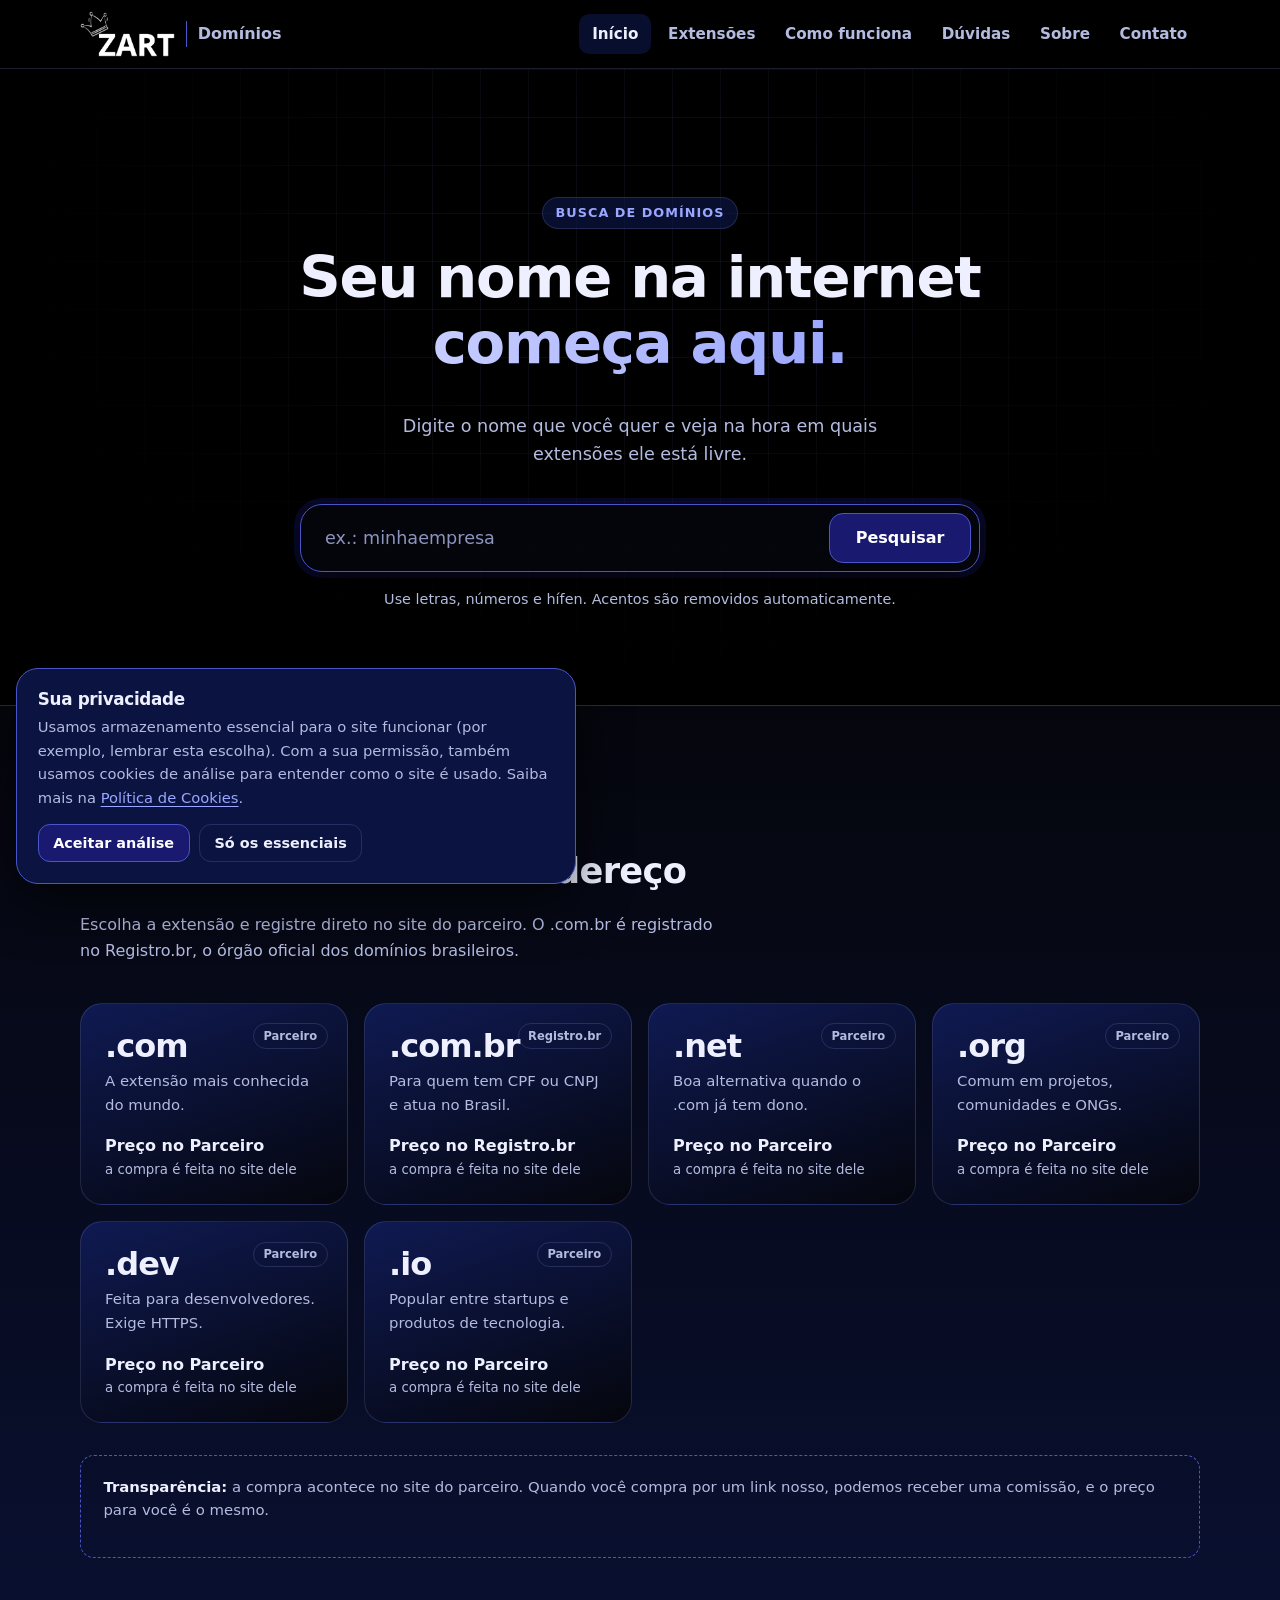
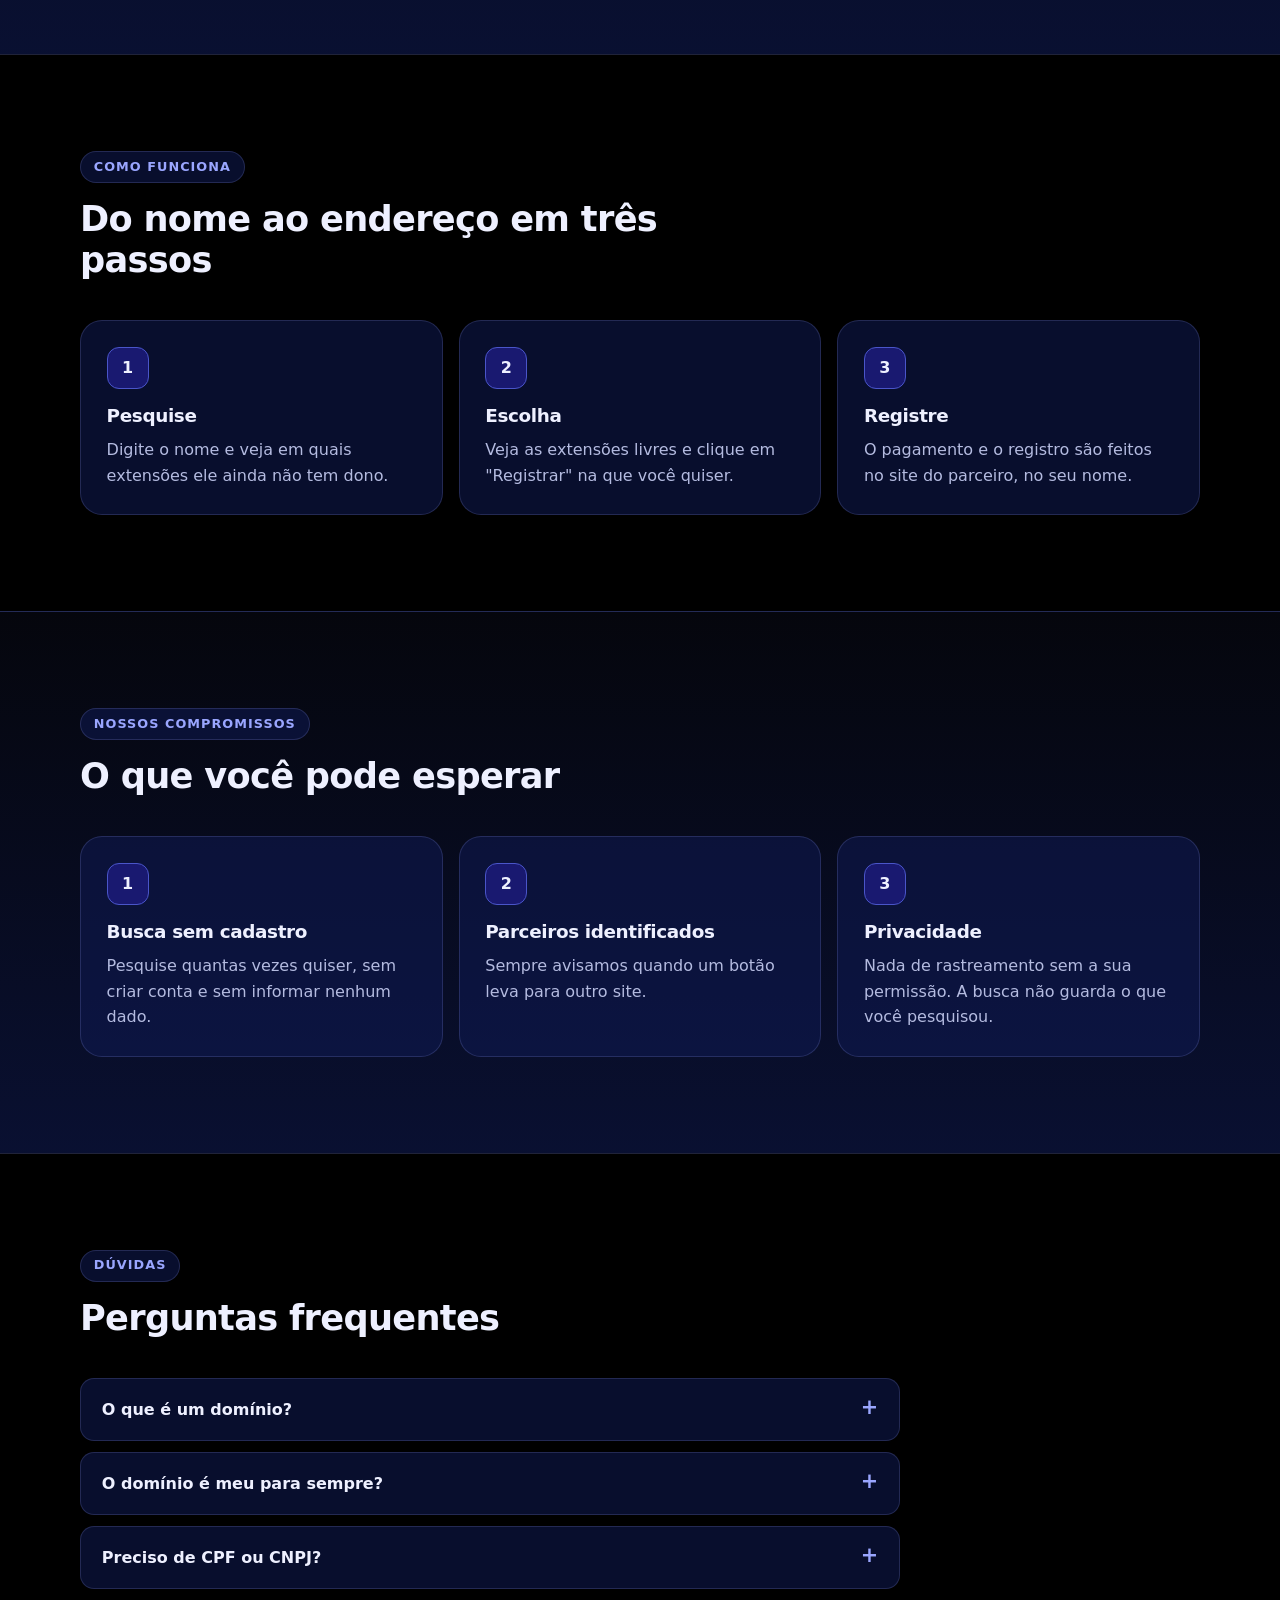
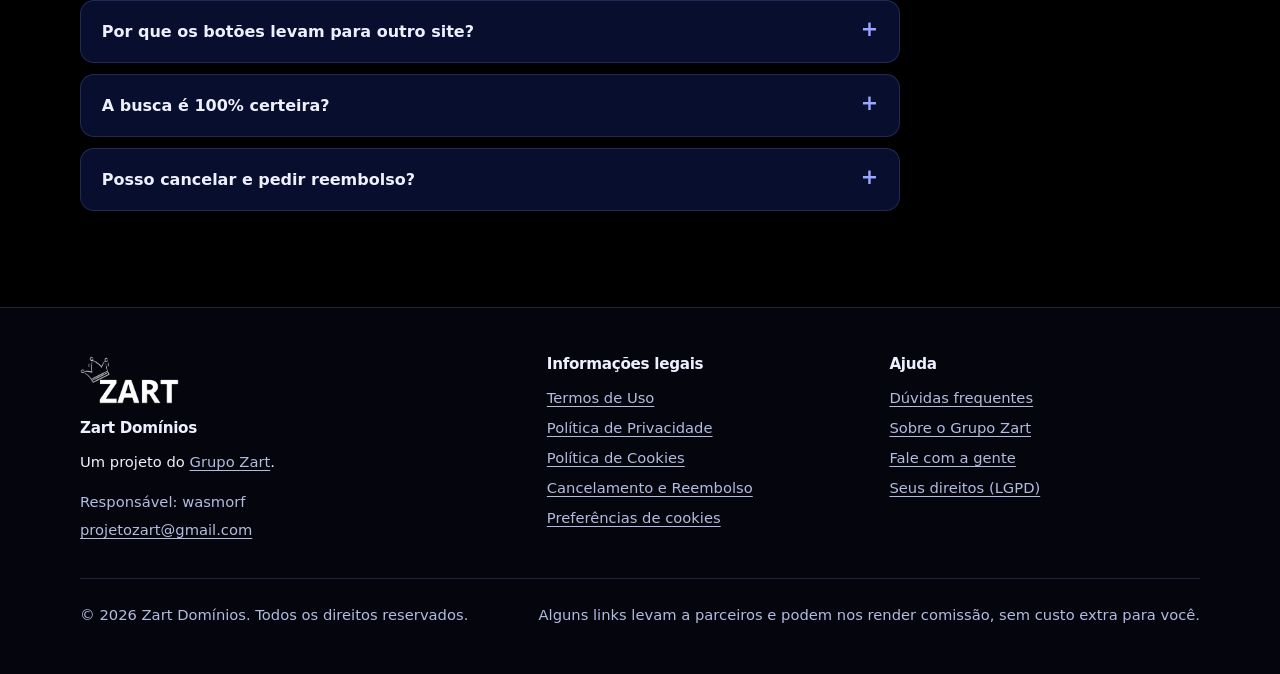
==== commit 467ad87b: "Meta tag de verificação do Impact (afiliado Namecheap) Co-Authored-By: Claude Opus 5.5 <noreply@anth" ====
--- a/index.html
+++ b/index.html
@@ -5,6 +5,7 @@
   <meta name="viewport" content="width=device-width, initial-scale=1.0">
   <meta name="description" content="Pesquise e registre domínios .com, .com.br, .net e outras extensões.">
   <meta name="theme-color" content="#191970">
+  <meta name='impact-site-verification' value='0bc4953e-697e-4947-bb41-1d940bbbdc77'>
   <title>Domínios</title>
   <link rel="icon" type="image/png" href="assets/img/favicon.png">
   <link rel="apple-touch-icon" href="assets/img/apple-touch-icon.png">
--- a/assets/css/style.css
+++ b/assets/css/style.css
@@ -1118,3 +1118,53 @@
     scroll-behavior: auto !important;
   }
 }
+
+
+/* 14. Página "Sobre o Grupo Zart" ------------------------ */
+.hero--curto {
+  padding-block: clamp(3rem, 8vw, 5.5rem) clamp(2.5rem, 6vw, 4rem);
+}
+
+.sobre__logo {
+  width: min(240px, 60vw);
+  height: auto;
+  margin: 0 auto 1.5rem;
+}
+
+.texto-sobre {
+  max-width: 760px;
+}
+
+.texto-sobre p {
+  color: var(--texto-suave);
+  font-size: 1.05rem;
+}
+
+.texto-sobre strong {
+  color: var(--texto);
+}
+
+.passos--sem-numero .passo::before {
+  content: "♛";
+  font-size: 1.2rem;
+}
+
+.lista-projetos {
+  margin: 0;
+  padding: 0;
+  list-style: none;
+}
+
+.lista-projetos .cartao__tld {
+  font-size: 1.5rem;
+  padding-right: 6.5rem;
+}
+
+.lista-projetos .botao {
+  margin-top: 0.5rem;
+}
+
+.cartao--em-breve {
+  border-style: dashed;
+  background: transparent;
+}
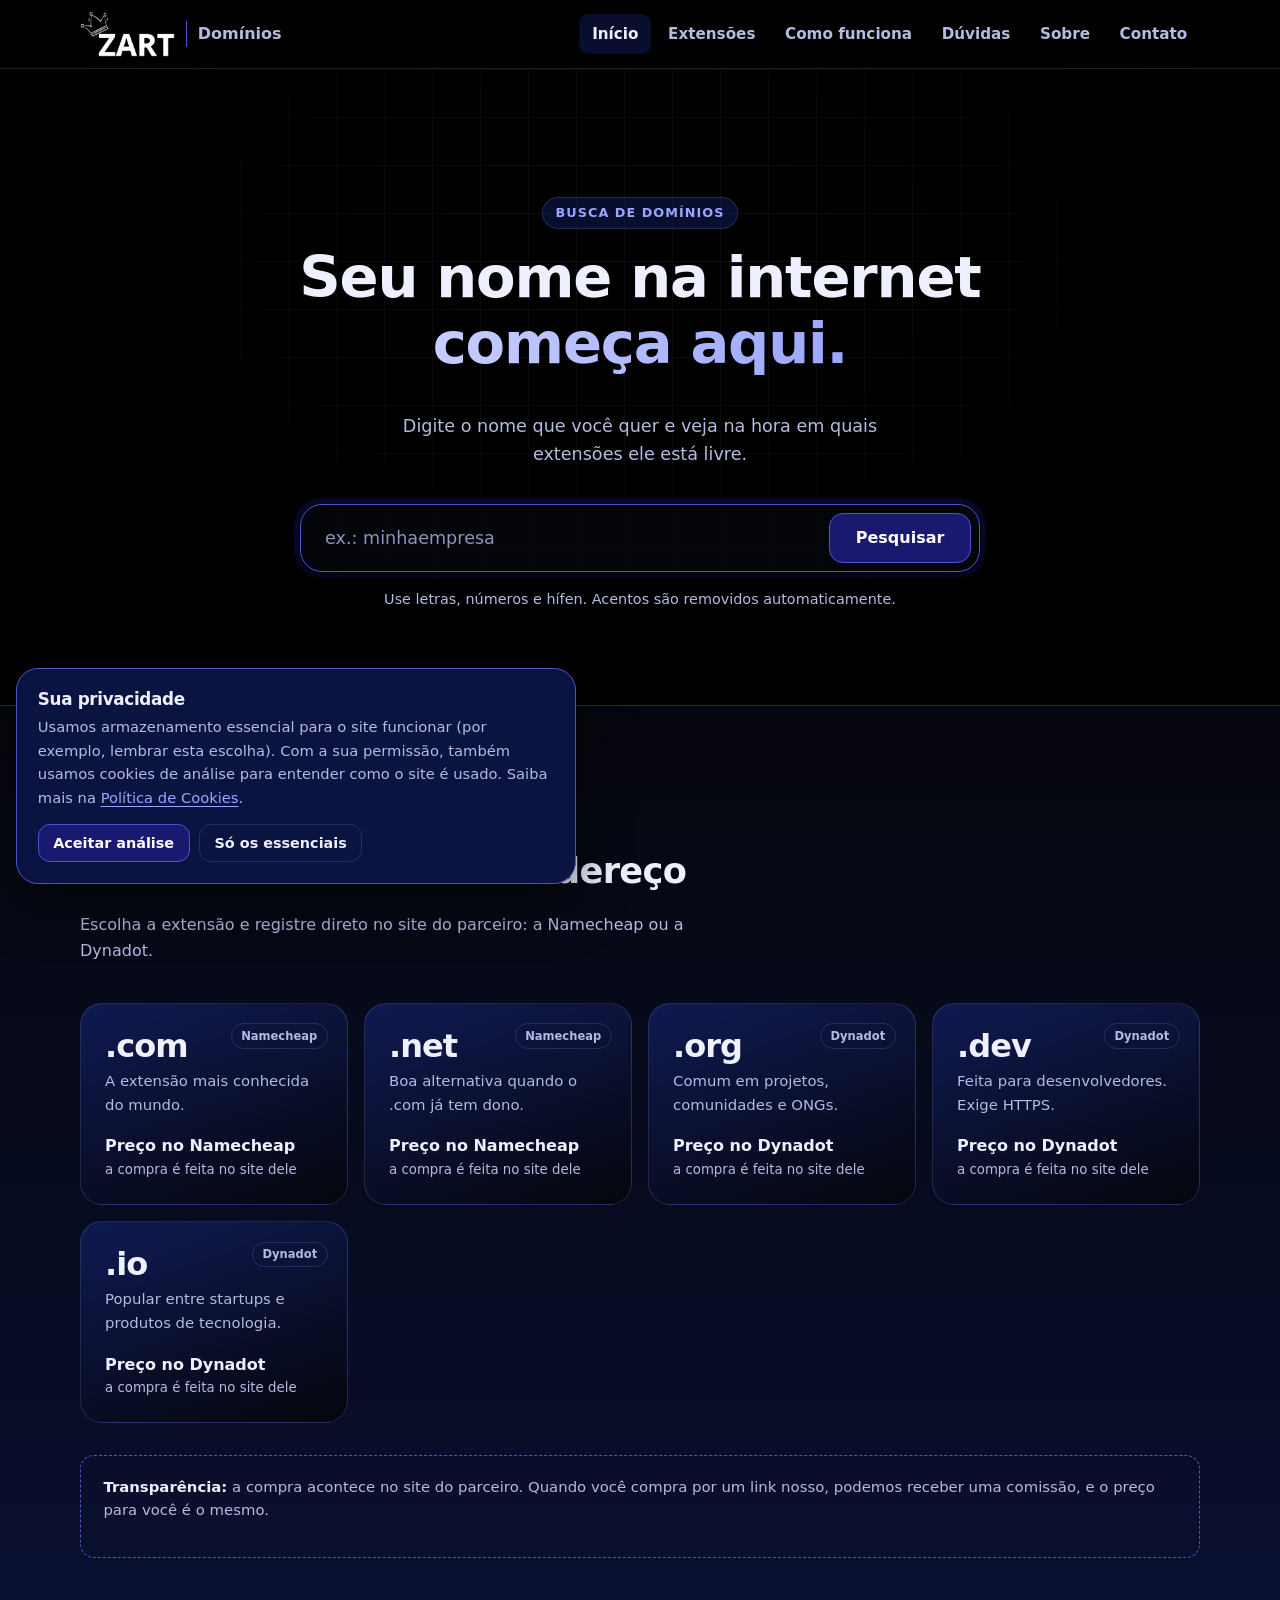
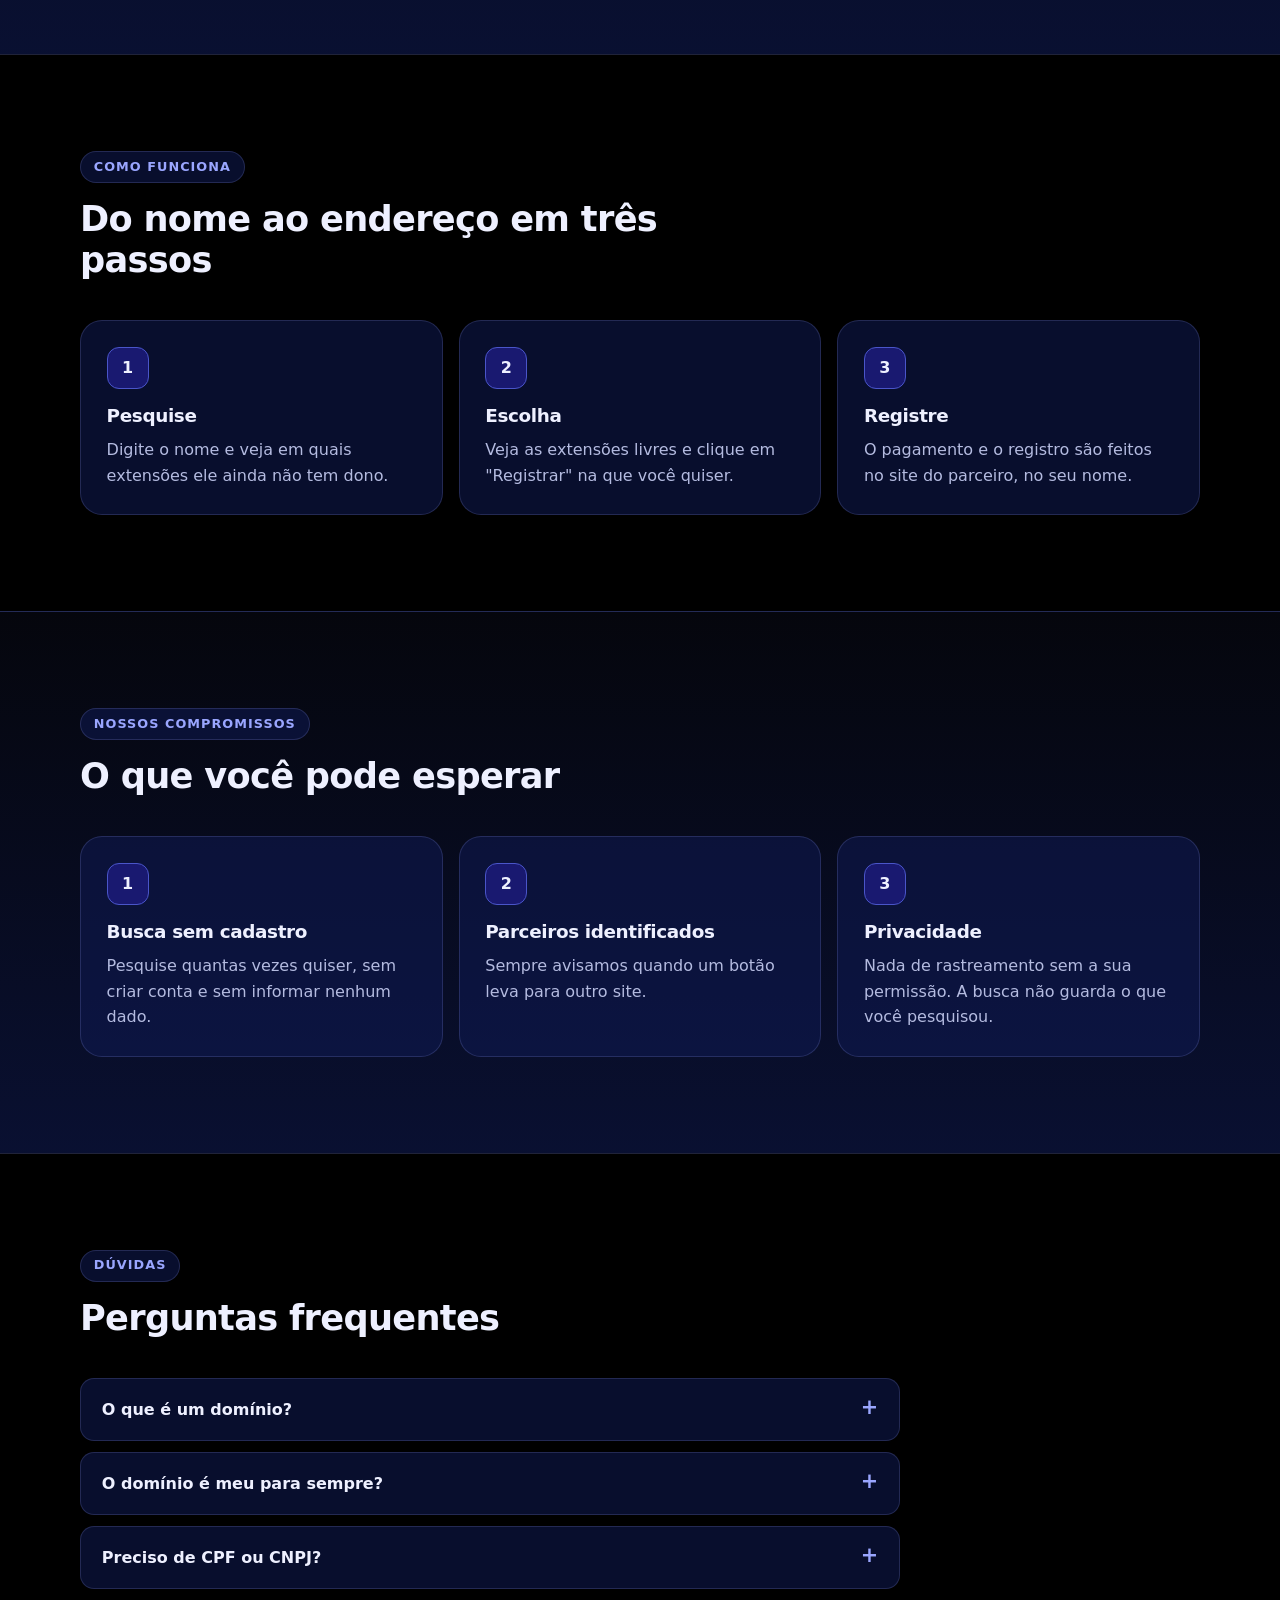
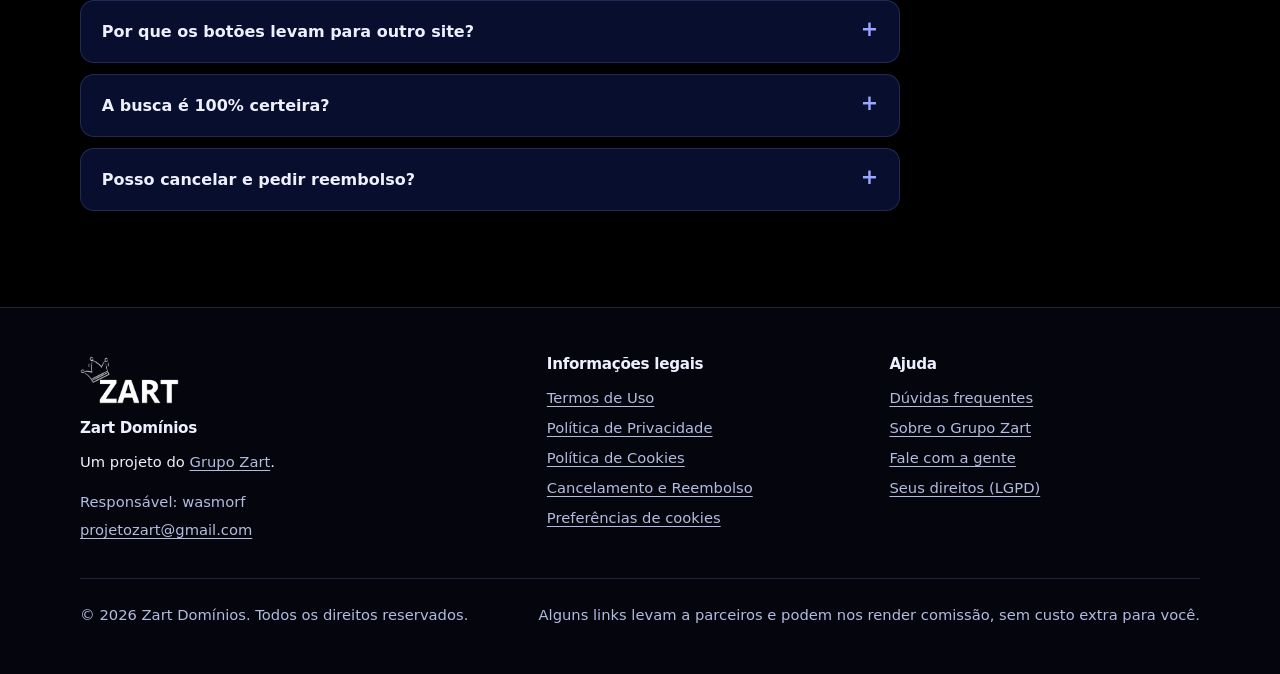
==== commit 546f1563: "Remove o .com.br (Registro.br): só extensões com comissão - Extensões: .com, .net (Namecheap), .org," ====
--- a/index.html
+++ b/index.html
@@ -3,7 +3,7 @@
 <head>
   <meta charset="UTF-8">
   <meta name="viewport" content="width=device-width, initial-scale=1.0">
-  <meta name="description" content="Pesquise e registre domínios .com, .com.br, .net e outras extensões.">
+  <meta name="description" content="Pesquise e registre domínios .com, .net, .org, .dev e .io.">
   <meta name="theme-color" content="#191970">
   <meta name='impact-site-verification' value='0bc4953e-697e-4947-bb41-1d940bbbdc77'>
   <title>Domínios</title>
@@ -57,8 +57,7 @@
           <span class="etiqueta">Extensões</span>
           <h2 id="titulo-extensoes">Escolha o final do seu endereço</h2>
           <p>
-            Escolha a extensão e registre direto no site do parceiro. O .com.br é registrado
-            no Registro.br, o órgão oficial dos domínios brasileiros.
+            Escolha a extensão e registre direto no site do parceiro: a Namecheap ou a Dynadot.
           </p>
         </div>
 
@@ -134,7 +133,7 @@
         <div class="duvidas">
           <details class="duvida">
             <summary>O que é um domínio?</summary>
-            <p>É o endereço do seu site, como <code>minhaempresa.com.br</code>. Com ele você também pode criar e-mails personalizados.</p>
+            <p>É o endereço do seu site, como <code>minhaempresa.com</code>. Com ele você também pode criar e-mails personalizados.</p>
           </details>
 
           <details class="duvida">
@@ -144,7 +143,7 @@
 
           <details class="duvida">
             <summary>Preciso de CPF ou CNPJ?</summary>
-            <p>Para domínios terminados em <code>.br</code>, sim: o Registro.br exige CPF ou CNPJ válido.</p>
+            <p>Para as extensões deste site (.com, .net, .org, .dev e .io), não. O parceiro pede seu nome, e-mail e endereço para registrar o domínio no seu nome.</p>
           </details>
 
           <details class="duvida">
